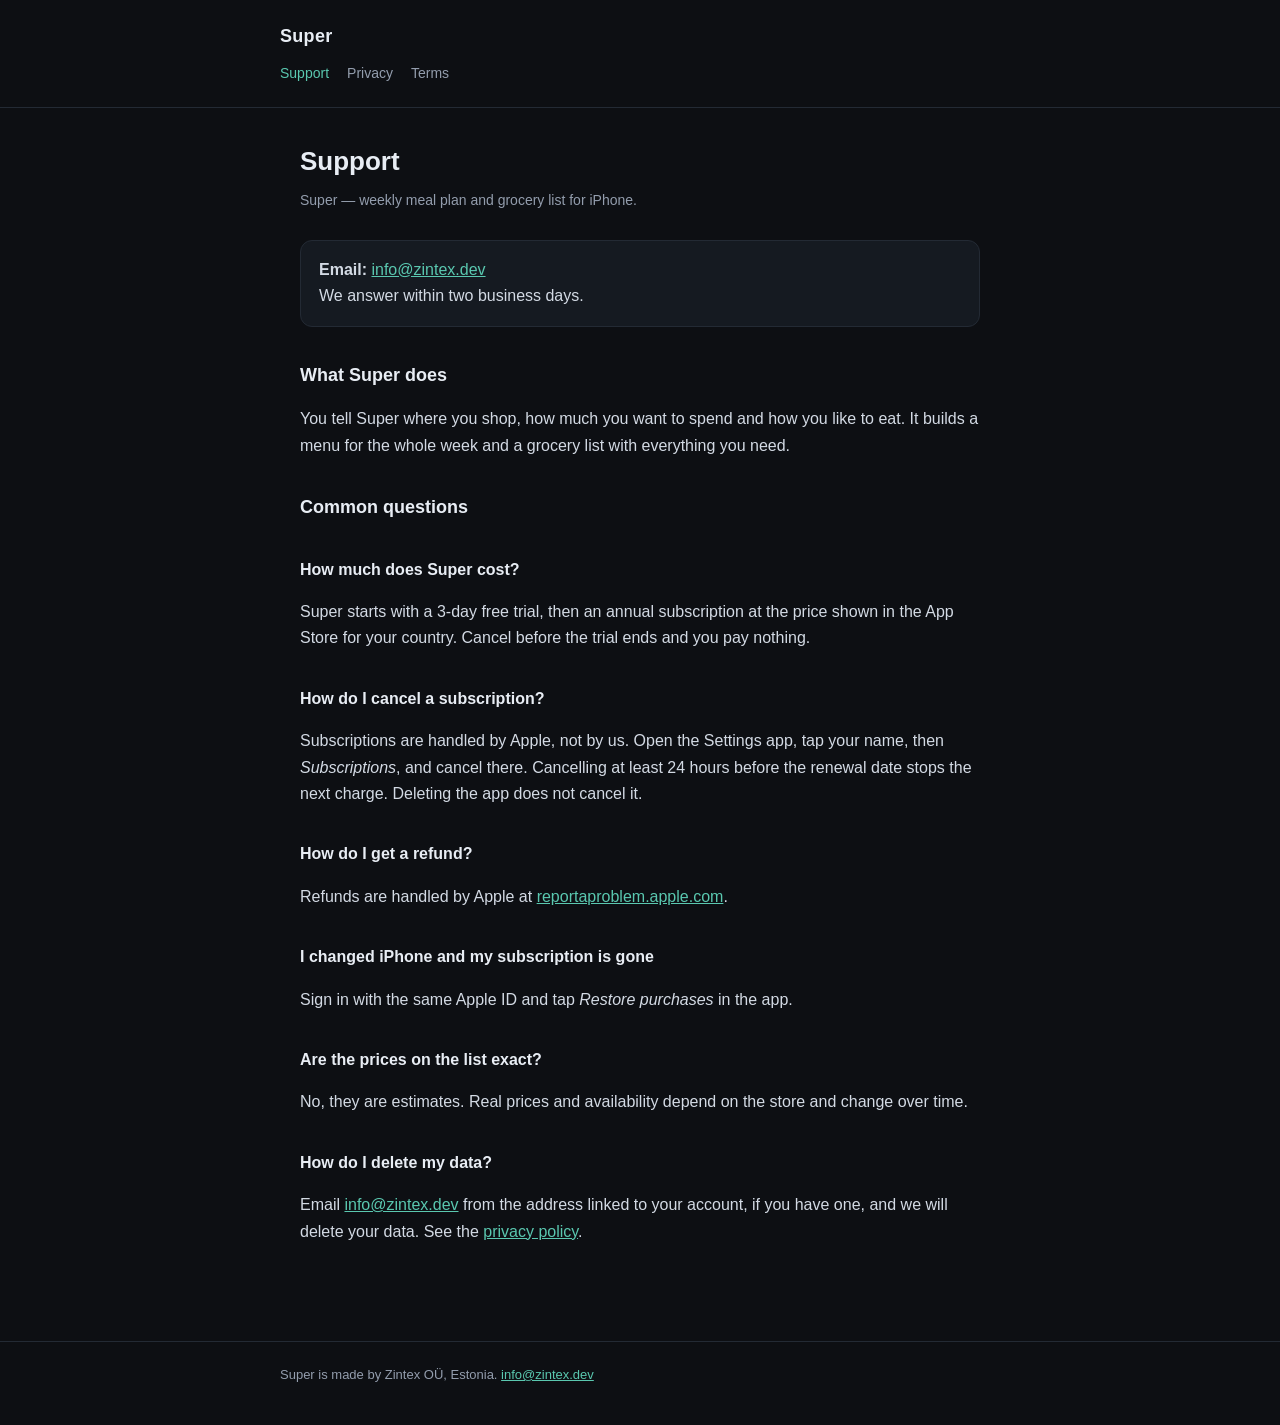
==== index.html @ daf54475 "Super legal" ====
<!doctype html>
<html lang="en">
<head>
<meta charset="utf-8">
<meta name="viewport" content="width=device-width, initial-scale=1">
<title>Super — Support</title>
<link rel="stylesheet" href="style.css">
</head>
<body>
<header><div class="in">
  <a class="brand" href="./">Super</a>
  <nav>
    <a href="./" aria-current="page">Support</a>
    <a href="privacy.html">Privacy</a>
    <a href="terms.html">Terms</a>
  </nav>
</div></header>

<main>
  <h1>Support</h1>
  <p class="updated">Super — weekly meal plan and grocery list for iPhone.</p>

  <div class="card">
    <p><strong>Email:</strong> <a href="mailto:info@zintex.dev">info@zintex.dev</a><br>
    We answer within two business days.</p>
  </div>

  <h2>What Super does</h2>
  <p>You tell Super where you shop, how much you want to spend and how you like to eat.
  It builds a menu for the whole week and a grocery list with everything you need.</p>

  <h2>Common questions</h2>

  <h2 style="font-size:16px">How much does Super cost?</h2>
  <p>Super starts with a 3-day free trial, then an annual subscription at the price shown
  in the App Store for your country. Cancel before the trial ends and you pay nothing.</p>

  <h2 style="font-size:16px">How do I cancel a subscription?</h2>
  <p>Subscriptions are handled by Apple, not by us. Open the Settings app, tap your
  name, then <em>Subscriptions</em>, and cancel there. Cancelling at least 24 hours
  before the renewal date stops the next charge. Deleting the app does not cancel it.</p>

  <h2 style="font-size:16px">How do I get a refund?</h2>
  <p>Refunds are handled by Apple at <a href="https://reportaproblem.apple.com">reportaproblem.apple.com</a>.</p>

  <h2 style="font-size:16px">I changed iPhone and my subscription is gone</h2>
  <p>Sign in with the same Apple ID and tap <em>Restore purchases</em> in the app.</p>

  <h2 style="font-size:16px">Are the prices on the list exact?</h2>
  <p>No, they are estimates. Real prices and availability depend on the store and change over time.</p>

  <h2 style="font-size:16px">How do I delete my data?</h2>
  <p>Email <a href="mailto:info@zintex.dev">info@zintex.dev</a> from the address linked to
  your account, if you have one, and we will delete your data. See the
  <a href="privacy.html">privacy policy</a>.</p>
</main>

<footer><div class="in">
  Super is made by Zintex OÜ, Estonia. <a href="mailto:info@zintex.dev">info@zintex.dev</a>
</div></footer>
</body>
</html>
---- style.css ----
:root {
  --bg: #0d0f13;
  --panel: #151a21;
  --line: #232a34;
  --text: #e8edf4;
  --dim: #939dad;
  --accent: #5ac8b0;
}
* { box-sizing: border-box; }
body {
  margin: 0;
  background: var(--bg);
  color: var(--text);
  font: 16px/1.65 -apple-system, BlinkMacSystemFont, "Segoe UI", Roboto, Helvetica, Arial, sans-serif;
}
header {
  border-bottom: 1px solid var(--line);
  padding: 22px 20px;
}
header .in, main { max-width: 720px; margin: 0 auto; }
main { padding: 32px 20px 80px; }
.brand { font-size: 18px; font-weight: 700; letter-spacing: .3px; color: var(--text); text-decoration: none; }
nav { margin-top: 10px; display: flex; gap: 18px; flex-wrap: wrap; }
nav a { color: var(--dim); text-decoration: none; font-size: 14px; }
nav a:hover, nav a[aria-current] { color: var(--accent); }
h1 { font-size: 26px; margin: 0 0 6px; }
h2 { font-size: 18px; margin: 34px 0 10px; }
.updated { color: var(--dim); font-size: 14px; margin: 0 0 28px; }
p, li { color: #d3dae4; }
ul { padding-left: 20px; }
li { margin: 6px 0; }
a { color: var(--accent); }
.card {
  background: var(--panel);
  border: 1px solid var(--line);
  border-radius: 12px;
  padding: 16px 18px;
  margin: 22px 0;
}
.card p:first-child { margin-top: 0; }
.card p:last-child { margin-bottom: 0; }
footer {
  border-top: 1px solid var(--line);
  color: var(--dim);
  font-size: 13px;
  padding: 22px 20px 40px;
}
footer .in { max-width: 720px; margin: 0 auto; }
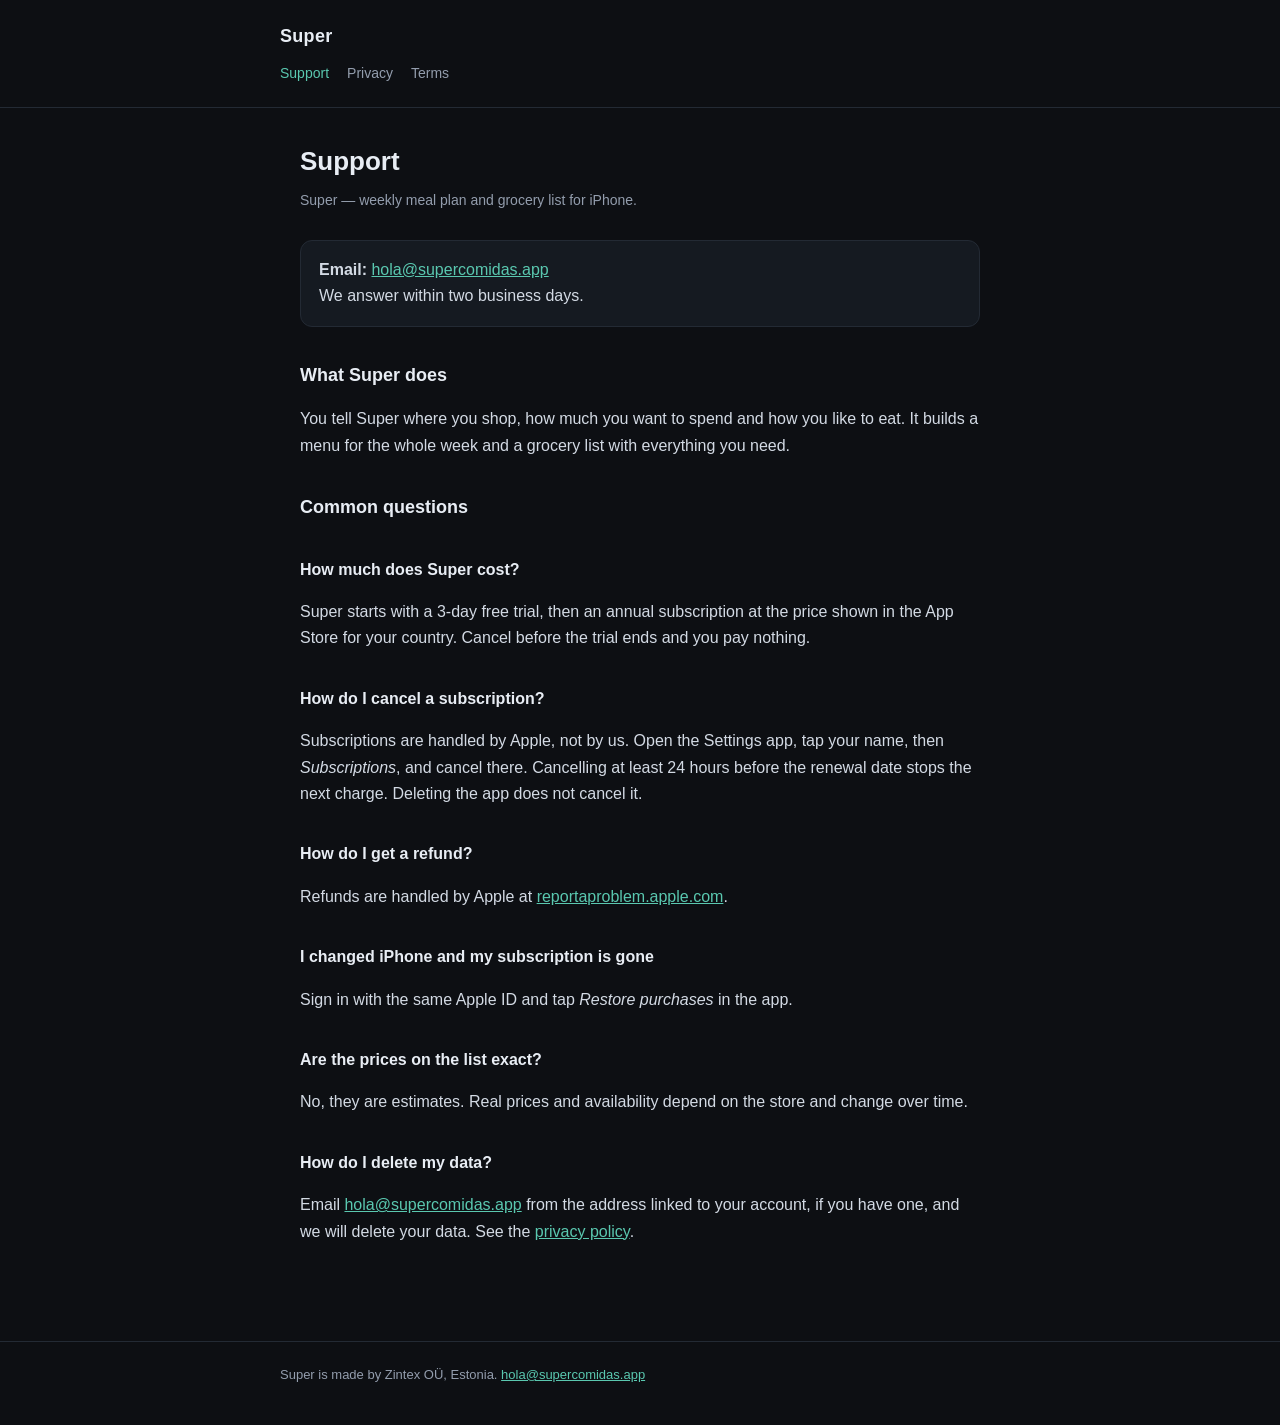
==== commit ab752eaf: "Use Super email" ====
--- a/index.html
+++ b/index.html
@@ -21,7 +21,7 @@
   <p class="updated">Super — weekly meal plan and grocery list for iPhone.</p>
 
   <div class="card">
-    <p><strong>Email:</strong> <a href="mailto:info@zintex.dev">info@zintex.dev</a><br>
+    <p><strong>Email:</strong> <a href="mailto:hola@supercomidas.app">hola@supercomidas.app</a><br>
     We answer within two business days.</p>
   </div>
 
@@ -50,13 +50,13 @@
   <p>No, they are estimates. Real prices and availability depend on the store and change over time.</p>
 
   <h2 style="font-size:16px">How do I delete my data?</h2>
-  <p>Email <a href="mailto:info@zintex.dev">info@zintex.dev</a> from the address linked to
+  <p>Email <a href="mailto:hola@supercomidas.app">hola@supercomidas.app</a> from the address linked to
   your account, if you have one, and we will delete your data. See the
   <a href="privacy.html">privacy policy</a>.</p>
 </main>
 
 <footer><div class="in">
-  Super is made by Zintex OÜ, Estonia. <a href="mailto:info@zintex.dev">info@zintex.dev</a>
+  Super is made by Zintex OÜ, Estonia. <a href="mailto:hola@supercomidas.app">hola@supercomidas.app</a>
 </div></footer>
 </body>
 </html>
